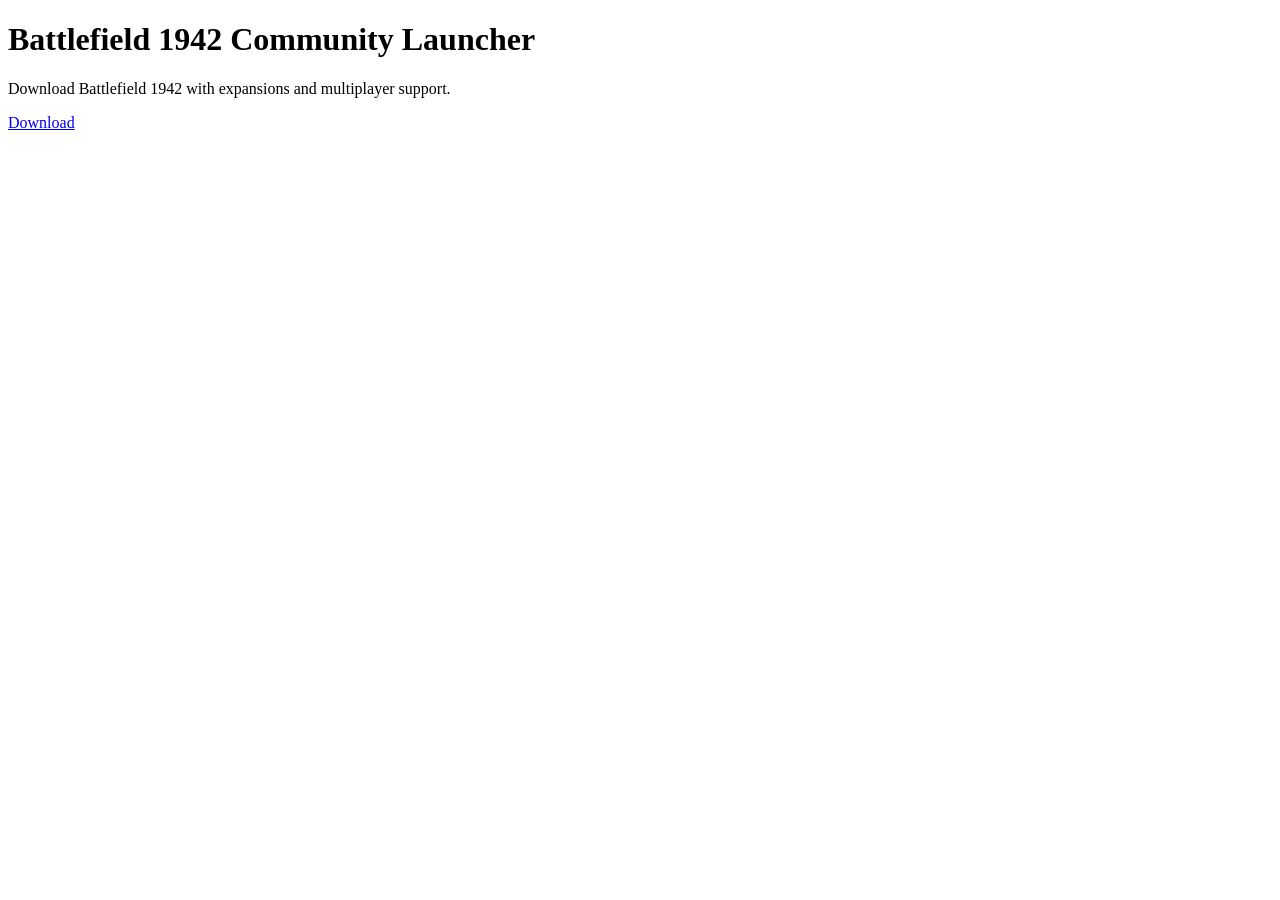
==== index.html @ e0d61af6 "Index Upload" ====
<!DOCTYPE html>
<html>
<head>
  <title>Play Battlefield 1942</title>
</head>
<body>

<h1>Battlefield 1942 Community Launcher</h1>

<p>
Download Battlefield 1942 with expansions and multiplayer support.
</p>

<a href="download.html">Download</a>

</body>
</html>
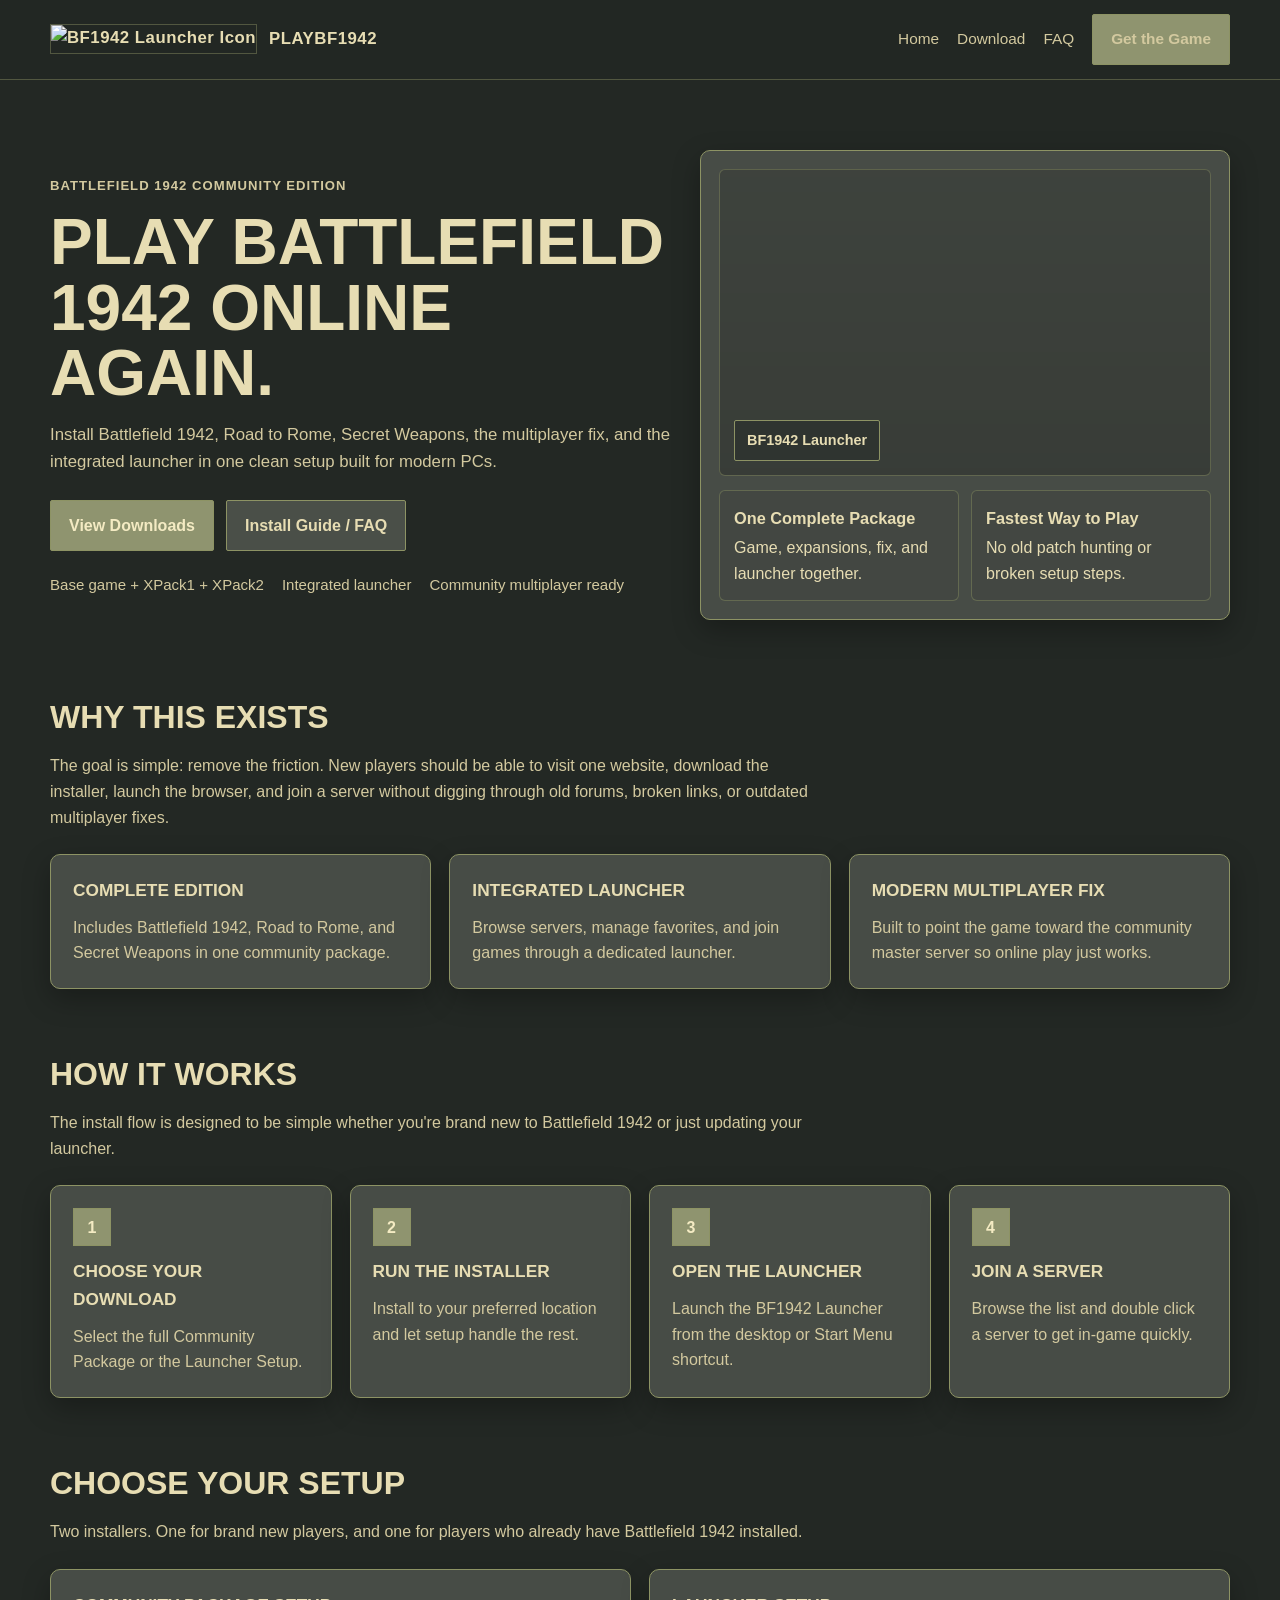
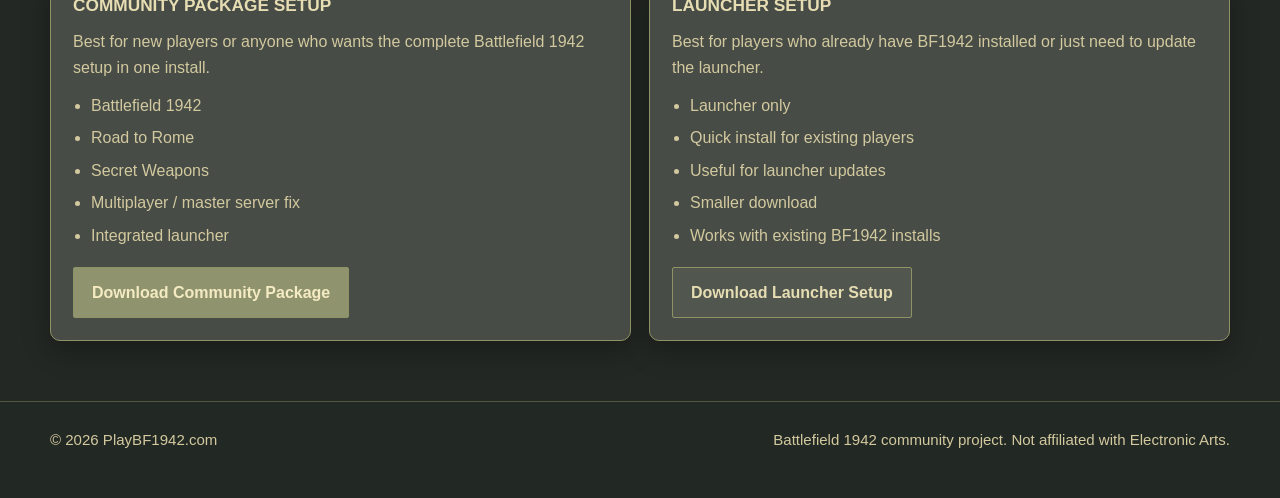
==== commit b6b2db52: "Refactor index.html for improved layout and styles Updated the HTML structure and styles for the Bat" ====
--- a/index.html
+++ b/index.html
@@ -1,17 +1,566 @@
 <!DOCTYPE html>
-<html>
+<html lang="en">
 <head>
-  <title>Play Battlefield 1942</title>
+  <meta charset="UTF-8" />
+  <meta name="viewport" content="width=device-width, initial-scale=1.0" />
+  <title>Play Battlefield 1942 Online Again</title>
+  <meta
+    name="description"
+    content="Download Battlefield 1942 with Road to Rome, Secret Weapons, multiplayer fixes, and an integrated launcher."
+  />
+  <style>
+    :root {
+      --bg: #2f3430;
+      --bg-dark: #232824;
+      --panel: #4a4f49;
+      --panel-soft: #535851;
+      --panel-alt: #434842;
+      --border: #8d9364;
+      --border-soft: rgba(141, 147, 100, 0.45);
+      --text: #e7ddb3;
+      --muted: #d3c99f;
+      --accent: #8f946f;
+      --accent-hover: #a0a57d;
+      --button-text: #f4ebc3;
+      --shadow: 0 10px 28px rgba(0, 0, 0, 0.28);
+      --radius: 10px;
+      --max-width: 1180px;
+    }
+
+    * {
+      box-sizing: border-box;
+    }
+
+    html {
+      scroll-behavior: smooth;
+    }
+
+    body {
+      margin: 0;
+      font-family: Arial, Helvetica, sans-serif;
+      background:
+        linear-gradient(rgba(35, 40, 36, 0.82), rgba(35, 40, 36, 0.88)),
+        url("images/gameplay.jpg") center top / cover fixed no-repeat,
+        var(--bg-dark);
+      color: var(--text);
+      line-height: 1.6;
+    }
+
+    a {
+      color: inherit;
+      text-decoration: none;
+    }
+
+    img {
+      max-width: 100%;
+      display: block;
+    }
+
+    .container {
+      width: min(calc(100% - 32px), var(--max-width));
+      margin: 0 auto;
+    }
+
+    .nav {
+      position: sticky;
+      top: 0;
+      z-index: 100;
+      background: rgba(35, 40, 36, 0.94);
+      border-bottom: 1px solid var(--border-soft);
+      backdrop-filter: blur(10px);
+    }
+
+    .nav-inner {
+      display: flex;
+      align-items: center;
+      justify-content: space-between;
+      gap: 18px;
+      padding: 14px 0;
+    }
+
+    .brand {
+      display: flex;
+      align-items: center;
+      gap: 12px;
+      font-weight: 800;
+      font-size: 1.05rem;
+      letter-spacing: 0.5px;
+      color: var(--text);
+    }
+
+    .brand img {
+      height: 30px;
+      width: auto;
+      border: 1px solid var(--border-soft);
+    }
+
+    .nav-links {
+      display: flex;
+      align-items: center;
+      gap: 18px;
+      flex-wrap: wrap;
+    }
+
+    .nav-links a {
+      color: var(--muted);
+      font-size: 0.96rem;
+    }
+
+    .nav-links a:hover {
+      color: var(--text);
+    }
+
+    .btn {
+      display: inline-block;
+      padding: 12px 18px;
+      border-radius: 2px;
+      font-weight: 700;
+      border: 1px solid var(--border);
+      transition: 0.18s ease;
+      cursor: pointer;
+    }
+
+    .btn:hover {
+      transform: translateY(-1px);
+    }
+
+    .btn-primary {
+      background: var(--accent);
+      color: var(--button-text);
+    }
+
+    .btn-primary:hover {
+      background: var(--accent-hover);
+    }
+
+    .btn-secondary {
+      background: rgba(83, 88, 81, 0.82);
+      color: var(--text);
+    }
+
+    .btn-secondary:hover {
+      background: rgba(94, 100, 92, 0.92);
+    }
+
+    .hero {
+      padding: 70px 0 42px;
+    }
+
+    .hero-grid {
+      display: grid;
+      grid-template-columns: 1.08fr 0.92fr;
+      gap: 28px;
+      align-items: center;
+    }
+
+    .eyebrow {
+      display: inline-block;
+      margin-bottom: 14px;
+      color: var(--muted);
+      font-weight: 700;
+      font-size: 0.82rem;
+      letter-spacing: 1px;
+      text-transform: uppercase;
+    }
+
+    h1 {
+      margin: 0 0 16px;
+      font-size: clamp(2.5rem, 5vw, 4.5rem);
+      line-height: 1.02;
+      text-transform: uppercase;
+    }
+
+    .hero p {
+      margin: 0 0 24px;
+      color: var(--muted);
+      font-size: 1.05rem;
+      max-width: 700px;
+    }
+
+    .hero-actions {
+      display: flex;
+      flex-wrap: wrap;
+      gap: 12px;
+      margin-bottom: 22px;
+    }
+
+    .hero-meta {
+      display: flex;
+      flex-wrap: wrap;
+      gap: 18px;
+      color: var(--muted);
+      font-size: 0.94rem;
+    }
+
+    .panel,
+    .feature-card,
+    .step,
+    .cta-card {
+      background: rgba(74, 79, 73, 0.94);
+      border: 1px solid var(--border);
+      border-radius: var(--radius);
+      box-shadow: var(--shadow);
+    }
+
+    .hero-panel {
+      padding: 18px;
+    }
+
+    .launcher-preview {
+      aspect-ratio: 16 / 10;
+      border-radius: 6px;
+      border: 1px solid var(--border-soft);
+      background:
+        linear-gradient(rgba(0, 0, 0, 0.08), rgba(0, 0, 0, 0.16)),
+        url("images/launcher-screenshot.jpg") center / cover no-repeat,
+        var(--panel-alt);
+      display: flex;
+      align-items: flex-end;
+      padding: 14px;
+    }
+
+    .preview-badge {
+      background: rgba(47, 52, 48, 0.92);
+      border: 1px solid var(--border);
+      padding: 8px 12px;
+      border-radius: 2px;
+      font-weight: 700;
+      font-size: 0.9rem;
+    }
+
+    .hero-stats {
+      display: grid;
+      grid-template-columns: 1fr 1fr;
+      gap: 12px;
+      margin-top: 14px;
+    }
+
+    .mini-stat {
+      background: rgba(67, 72, 66, 0.9);
+      border: 1px solid var(--border-soft);
+      border-radius: 6px;
+      padding: 14px;
+    }
+
+    .mini-stat strong {
+      display: block;
+      margin-bottom: 4px;
+      font-size: 1.02rem;
+      color: var(--text);
+    }
+
+    section {
+      padding: 30px 0;
+    }
+
+    .section-title {
+      margin: 0 0 10px;
+      font-size: 2rem;
+      text-transform: uppercase;
+    }
+
+    .section-copy {
+      margin: 0 0 24px;
+      color: var(--muted);
+      max-width: 780px;
+    }
+
+    .features-grid,
+    .steps-grid,
+    .cta-grid {
+      display: grid;
+      gap: 18px;
+    }
+
+    .features-grid {
+      grid-template-columns: repeat(3, 1fr);
+    }
+
+    .feature-card,
+    .step,
+    .cta-card {
+      padding: 22px;
+    }
+
+    .feature-card h3,
+    .step h3,
+    .cta-card h3 {
+      margin: 0 0 10px;
+      font-size: 1.08rem;
+      text-transform: uppercase;
+    }
+
+    .feature-card p,
+    .step p,
+    .cta-card p {
+      margin: 0;
+      color: var(--muted);
+    }
+
+    .steps-grid {
+      grid-template-columns: repeat(4, 1fr);
+    }
+
+    .step-number {
+      width: 38px;
+      height: 38px;
+      display: inline-flex;
+      align-items: center;
+      justify-content: center;
+      border: 1px solid var(--border);
+      background: var(--accent);
+      color: var(--button-text);
+      font-weight: 800;
+      margin-bottom: 12px;
+    }
+
+    .cta-grid {
+      grid-template-columns: 1fr 1fr;
+    }
+
+    .cta-card ul {
+      margin: 12px 0 0;
+      padding-left: 18px;
+      color: var(--muted);
+    }
+
+    .cta-card li {
+      margin-bottom: 7px;
+    }
+
+    .cta-actions {
+      margin-top: 18px;
+      display: flex;
+      gap: 12px;
+      flex-wrap: wrap;
+    }
+
+    .footer {
+      margin-top: 30px;
+      padding: 26px 0 46px;
+      border-top: 1px solid var(--border-soft);
+      background: rgba(35, 40, 36, 0.88);
+      color: var(--muted);
+      font-size: 0.94rem;
+    }
+
+    .footer-inner {
+      display: flex;
+      justify-content: space-between;
+      gap: 16px;
+      flex-wrap: wrap;
+    }
+
+    @media (max-width: 980px) {
+      .hero-grid,
+      .features-grid,
+      .steps-grid,
+      .cta-grid {
+        grid-template-columns: 1fr;
+      }
+
+      .hero {
+        padding-top: 48px;
+      }
+    }
+
+    @media (max-width: 720px) {
+      .nav-inner {
+        flex-direction: column;
+        align-items: flex-start;
+      }
+
+      .hero-meta {
+        flex-direction: column;
+        gap: 8px;
+      }
+
+      .hero-stats {
+        grid-template-columns: 1fr;
+      }
+    }
+  </style>
 </head>
 <body>
-
-<h1>Battlefield 1942 Community Launcher</h1>
-
-<p>
-Download Battlefield 1942 with expansions and multiplayer support.
-</p>
-
-<a href="download.html">Download</a>
-
+  <header class="nav">
+    <div class="container nav-inner">
+      <a class="brand" href="index.html">
+        <img src="images/launcher-icon.png" alt="BF1942 Launcher Icon" />
+        <span>PLAYBF1942</span>
+      </a>
+
+      <nav class="nav-links">
+        <a href="index.html">Home</a>
+        <a href="download.html">Download</a>
+        <a href="faq.html">FAQ</a>
+        <a class="btn btn-primary" href="download.html">Get the Game</a>
+      </nav>
+    </div>
+  </header>
+
+  <main>
+    <section class="hero">
+      <div class="container hero-grid">
+        <div>
+          <span class="eyebrow">Battlefield 1942 Community Edition</span>
+          <h1>Play Battlefield 1942 online again.</h1>
+          <p>
+            Install Battlefield 1942, Road to Rome, Secret Weapons, the multiplayer fix,
+            and the integrated launcher in one clean setup built for modern PCs.
+          </p>
+
+          <div class="hero-actions">
+            <a class="btn btn-primary" href="download.html">View Downloads</a>
+            <a class="btn btn-secondary" href="faq.html">Install Guide / FAQ</a>
+          </div>
+
+          <div class="hero-meta">
+            <span>Base game + XPack1 + XPack2</span>
+            <span>Integrated launcher</span>
+            <span>Community multiplayer ready</span>
+          </div>
+        </div>
+
+        <div class="panel hero-panel">
+          <div class="launcher-preview">
+            <span class="preview-badge">BF1942 Launcher</span>
+          </div>
+
+          <div class="hero-stats">
+            <div class="mini-stat">
+              <strong>One Complete Package</strong>
+              <span>Game, expansions, fix, and launcher together.</span>
+            </div>
+            <div class="mini-stat">
+              <strong>Fastest Way to Play</strong>
+              <span>No old patch hunting or broken setup steps.</span>
+            </div>
+          </div>
+        </div>
+      </div>
+    </section>
+
+    <section>
+      <div class="container">
+        <h2 class="section-title">Why this exists</h2>
+        <p class="section-copy">
+          The goal is simple: remove the friction. New players should be able to visit one website,
+          download the installer, launch the browser, and join a server without digging through old forums,
+          broken links, or outdated multiplayer fixes.
+        </p>
+
+        <div class="features-grid">
+          <article class="feature-card">
+            <h3>Complete Edition</h3>
+            <p>
+              Includes Battlefield 1942, Road to Rome, and Secret Weapons in one community package.
+            </p>
+          </article>
+
+          <article class="feature-card">
+            <h3>Integrated Launcher</h3>
+            <p>
+              Browse servers, manage favorites, and join games through a dedicated launcher.
+            </p>
+          </article>
+
+          <article class="feature-card">
+            <h3>Modern Multiplayer Fix</h3>
+            <p>
+              Built to point the game toward the community master server so online play just works.
+            </p>
+          </article>
+        </div>
+      </div>
+    </section>
+
+    <section>
+      <div class="container">
+        <h2 class="section-title">How it works</h2>
+        <p class="section-copy">
+          The install flow is designed to be simple whether you're brand new to Battlefield 1942
+          or just updating your launcher.
+        </p>
+
+        <div class="steps-grid">
+          <article class="step">
+            <div class="step-number">1</div>
+            <h3>Choose your download</h3>
+            <p>Select the full Community Package or the Launcher Setup.</p>
+          </article>
+
+          <article class="step">
+            <div class="step-number">2</div>
+            <h3>Run the installer</h3>
+            <p>Install to your preferred location and let setup handle the rest.</p>
+          </article>
+
+          <article class="step">
+            <div class="step-number">3</div>
+            <h3>Open the launcher</h3>
+            <p>Launch the BF1942 Launcher from the desktop or Start Menu shortcut.</p>
+          </article>
+
+          <article class="step">
+            <div class="step-number">4</div>
+            <h3>Join a server</h3>
+            <p>Browse the list and double click a server to get in-game quickly.</p>
+          </article>
+        </div>
+      </div>
+    </section>
+
+    <section>
+      <div class="container">
+        <h2 class="section-title">Choose your setup</h2>
+        <p class="section-copy">
+          Two installers. One for brand new players, and one for players who already have Battlefield 1942 installed.
+        </p>
+
+        <div class="cta-grid">
+          <article class="cta-card">
+            <h3>Community Package Setup</h3>
+            <p>
+              Best for new players or anyone who wants the complete Battlefield 1942 setup in one install.
+            </p>
+            <ul>
+              <li>Battlefield 1942</li>
+              <li>Road to Rome</li>
+              <li>Secret Weapons</li>
+              <li>Multiplayer / master server fix</li>
+              <li>Integrated launcher</li>
+            </ul>
+            <div class="cta-actions">
+              <a class="btn btn-primary" href="download.html">Download Community Package</a>
+            </div>
+          </article>
+
+          <article class="cta-card">
+            <h3>Launcher Setup</h3>
+            <p>
+              Best for players who already have BF1942 installed or just need to update the launcher.
+            </p>
+            <ul>
+              <li>Launcher only</li>
+              <li>Quick install for existing players</li>
+              <li>Useful for launcher updates</li>
+              <li>Smaller download</li>
+              <li>Works with existing BF1942 installs</li>
+            </ul>
+            <div class="cta-actions">
+              <a class="btn btn-secondary" href="download.html">Download Launcher Setup</a>
+            </div>
+          </article>
+        </div>
+      </div>
+    </section>
+  </main>
+
+  <footer class="footer">
+    <div class="container footer-inner">
+      <div>© 2026 PlayBF1942.com</div>
+      <div>Battlefield 1942 community project. Not affiliated with Electronic Arts.</div>
+    </div>
+  </footer>
 </body>
-</html>+</html>
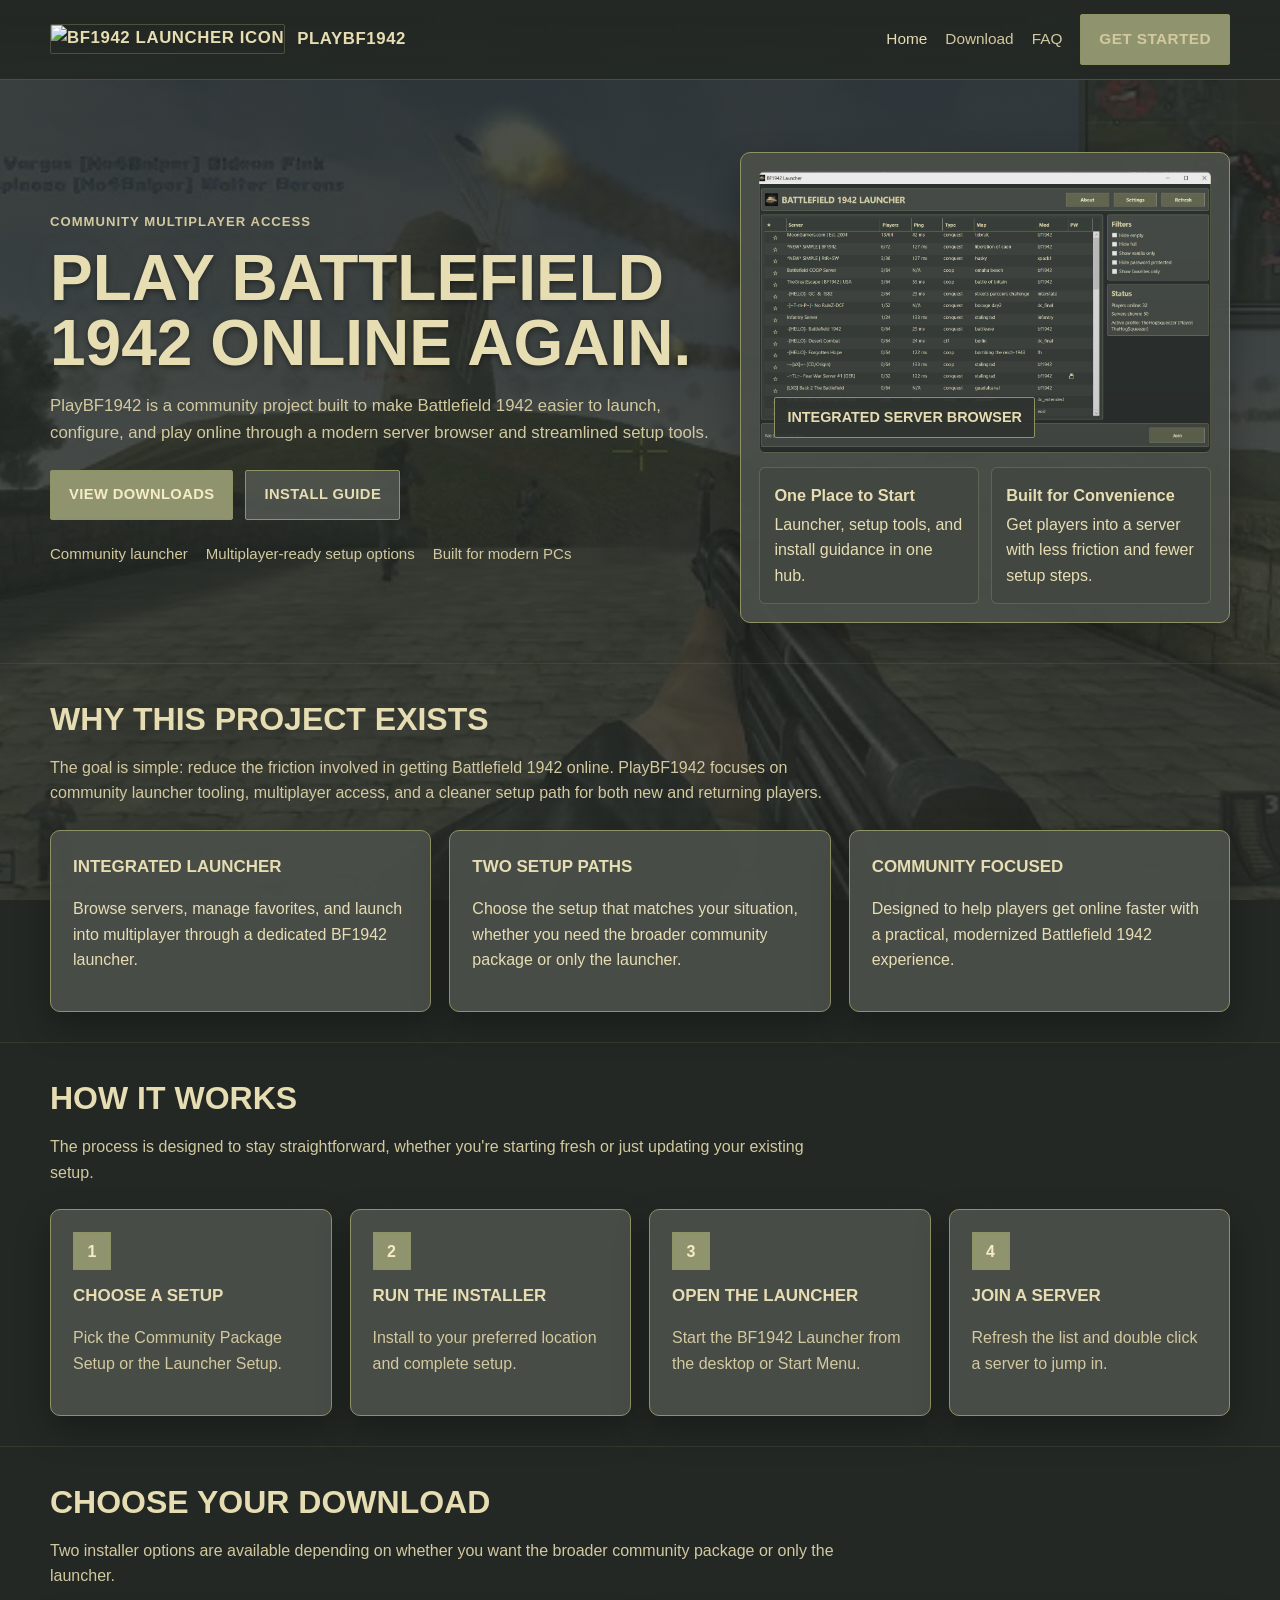
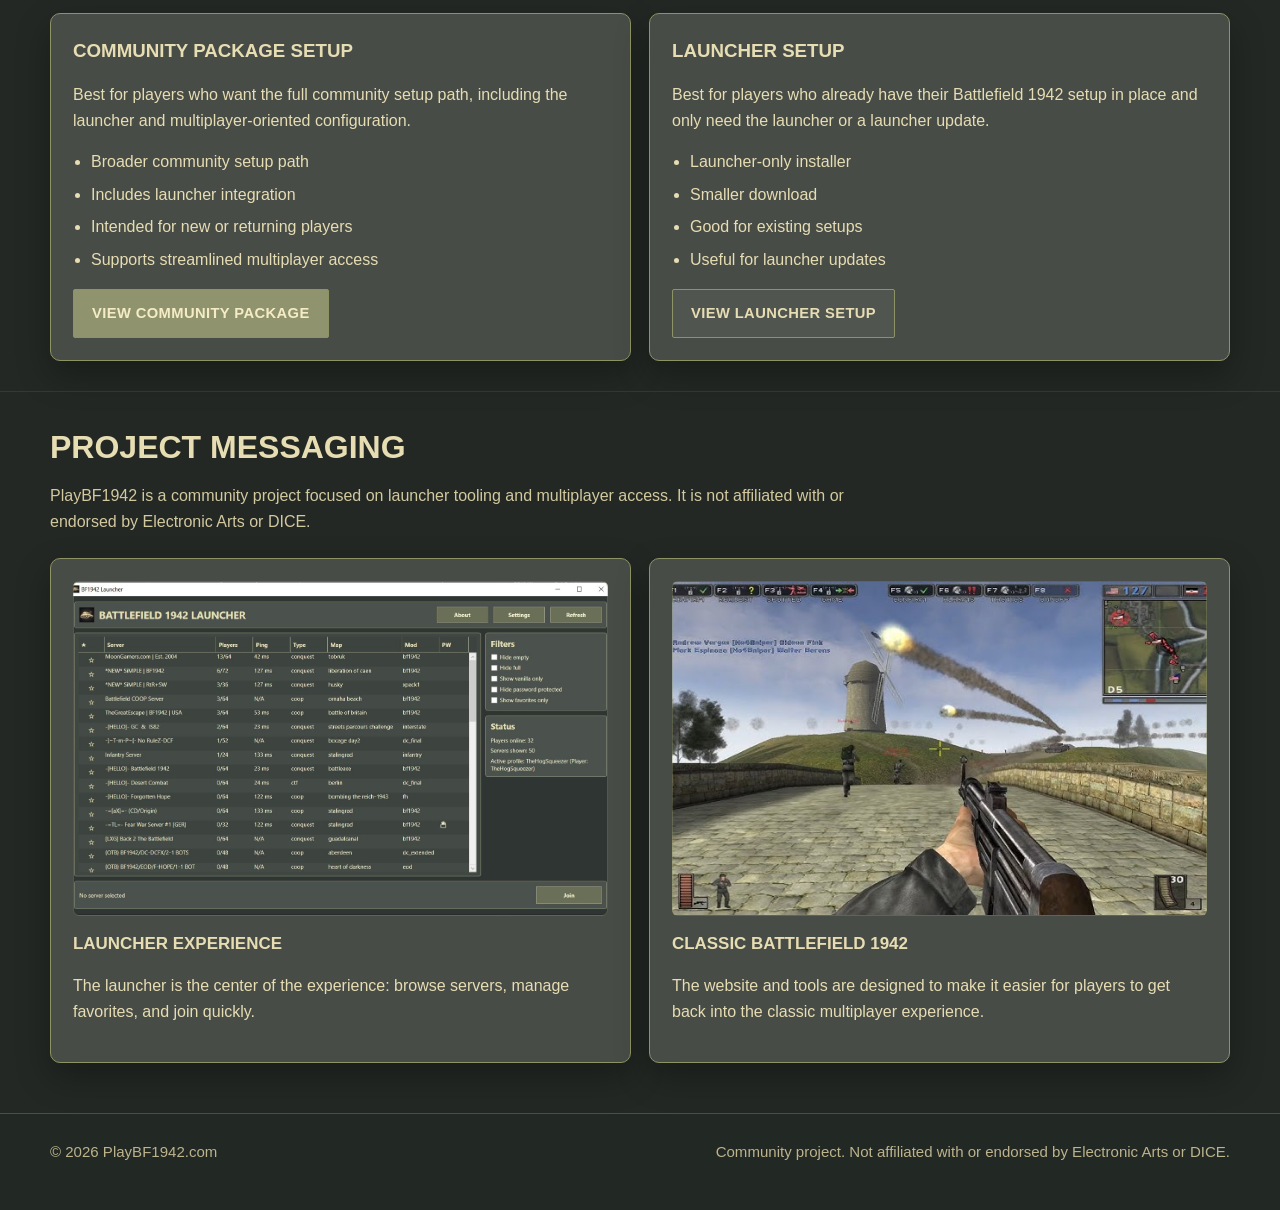
==== commit ccaeaae9: "Fix HTML encoding issues in index.html" ====
--- a/index.html
+++ b/index.html
@@ -6,394 +6,23 @@
   <title>Play Battlefield 1942 Online Again</title>
   <meta
     name="description"
-    content="Download Battlefield 1942 with Road to Rome, Secret Weapons, multiplayer fixes, and an integrated launcher."
+    content="Community tools for getting Battlefield 1942 online with an integrated launcher and streamlined setup."
   />
-  <style>
-    :root {
-      --bg: #2f3430;
-      --bg-dark: #232824;
-      --panel: #4a4f49;
-      --panel-soft: #535851;
-      --panel-alt: #434842;
-      --border: #8d9364;
-      --border-soft: rgba(141, 147, 100, 0.45);
-      --text: #e7ddb3;
-      --muted: #d3c99f;
-      --accent: #8f946f;
-      --accent-hover: #a0a57d;
-      --button-text: #f4ebc3;
-      --shadow: 0 10px 28px rgba(0, 0, 0, 0.28);
-      --radius: 10px;
-      --max-width: 1180px;
-    }
-
-    * {
-      box-sizing: border-box;
-    }
-
-    html {
-      scroll-behavior: smooth;
-    }
-
-    body {
-      margin: 0;
-      font-family: Arial, Helvetica, sans-serif;
-      background:
-        linear-gradient(rgba(35, 40, 36, 0.82), rgba(35, 40, 36, 0.88)),
-        url("images/gameplay.jpg") center top / cover fixed no-repeat,
-        var(--bg-dark);
-      color: var(--text);
-      line-height: 1.6;
-    }
-
-    a {
-      color: inherit;
-      text-decoration: none;
-    }
-
-    img {
-      max-width: 100%;
-      display: block;
-    }
-
-    .container {
-      width: min(calc(100% - 32px), var(--max-width));
-      margin: 0 auto;
-    }
-
-    .nav {
-      position: sticky;
-      top: 0;
-      z-index: 100;
-      background: rgba(35, 40, 36, 0.94);
-      border-bottom: 1px solid var(--border-soft);
-      backdrop-filter: blur(10px);
-    }
-
-    .nav-inner {
-      display: flex;
-      align-items: center;
-      justify-content: space-between;
-      gap: 18px;
-      padding: 14px 0;
-    }
-
-    .brand {
-      display: flex;
-      align-items: center;
-      gap: 12px;
-      font-weight: 800;
-      font-size: 1.05rem;
-      letter-spacing: 0.5px;
-      color: var(--text);
-    }
-
-    .brand img {
-      height: 30px;
-      width: auto;
-      border: 1px solid var(--border-soft);
-    }
-
-    .nav-links {
-      display: flex;
-      align-items: center;
-      gap: 18px;
-      flex-wrap: wrap;
-    }
-
-    .nav-links a {
-      color: var(--muted);
-      font-size: 0.96rem;
-    }
-
-    .nav-links a:hover {
-      color: var(--text);
-    }
-
-    .btn {
-      display: inline-block;
-      padding: 12px 18px;
-      border-radius: 2px;
-      font-weight: 700;
-      border: 1px solid var(--border);
-      transition: 0.18s ease;
-      cursor: pointer;
-    }
-
-    .btn:hover {
-      transform: translateY(-1px);
-    }
-
-    .btn-primary {
-      background: var(--accent);
-      color: var(--button-text);
-    }
-
-    .btn-primary:hover {
-      background: var(--accent-hover);
-    }
-
-    .btn-secondary {
-      background: rgba(83, 88, 81, 0.82);
-      color: var(--text);
-    }
-
-    .btn-secondary:hover {
-      background: rgba(94, 100, 92, 0.92);
-    }
-
-    .hero {
-      padding: 70px 0 42px;
-    }
-
-    .hero-grid {
-      display: grid;
-      grid-template-columns: 1.08fr 0.92fr;
-      gap: 28px;
-      align-items: center;
-    }
-
-    .eyebrow {
-      display: inline-block;
-      margin-bottom: 14px;
-      color: var(--muted);
-      font-weight: 700;
-      font-size: 0.82rem;
-      letter-spacing: 1px;
-      text-transform: uppercase;
-    }
-
-    h1 {
-      margin: 0 0 16px;
-      font-size: clamp(2.5rem, 5vw, 4.5rem);
-      line-height: 1.02;
-      text-transform: uppercase;
-    }
-
-    .hero p {
-      margin: 0 0 24px;
-      color: var(--muted);
-      font-size: 1.05rem;
-      max-width: 700px;
-    }
-
-    .hero-actions {
-      display: flex;
-      flex-wrap: wrap;
-      gap: 12px;
-      margin-bottom: 22px;
-    }
-
-    .hero-meta {
-      display: flex;
-      flex-wrap: wrap;
-      gap: 18px;
-      color: var(--muted);
-      font-size: 0.94rem;
-    }
-
-    .panel,
-    .feature-card,
-    .step,
-    .cta-card {
-      background: rgba(74, 79, 73, 0.94);
-      border: 1px solid var(--border);
-      border-radius: var(--radius);
-      box-shadow: var(--shadow);
-    }
-
-    .hero-panel {
-      padding: 18px;
-    }
-
-    .launcher-preview {
-      aspect-ratio: 16 / 10;
-      border-radius: 6px;
-      border: 1px solid var(--border-soft);
-      background:
-        linear-gradient(rgba(0, 0, 0, 0.08), rgba(0, 0, 0, 0.16)),
-        url("images/launcher-screenshot.jpg") center / cover no-repeat,
-        var(--panel-alt);
-      display: flex;
-      align-items: flex-end;
-      padding: 14px;
-    }
-
-    .preview-badge {
-      background: rgba(47, 52, 48, 0.92);
-      border: 1px solid var(--border);
-      padding: 8px 12px;
-      border-radius: 2px;
-      font-weight: 700;
-      font-size: 0.9rem;
-    }
-
-    .hero-stats {
-      display: grid;
-      grid-template-columns: 1fr 1fr;
-      gap: 12px;
-      margin-top: 14px;
-    }
-
-    .mini-stat {
-      background: rgba(67, 72, 66, 0.9);
-      border: 1px solid var(--border-soft);
-      border-radius: 6px;
-      padding: 14px;
-    }
-
-    .mini-stat strong {
-      display: block;
-      margin-bottom: 4px;
-      font-size: 1.02rem;
-      color: var(--text);
-    }
-
-    section {
-      padding: 30px 0;
-    }
-
-    .section-title {
-      margin: 0 0 10px;
-      font-size: 2rem;
-      text-transform: uppercase;
-    }
-
-    .section-copy {
-      margin: 0 0 24px;
-      color: var(--muted);
-      max-width: 780px;
-    }
-
-    .features-grid,
-    .steps-grid,
-    .cta-grid {
-      display: grid;
-      gap: 18px;
-    }
-
-    .features-grid {
-      grid-template-columns: repeat(3, 1fr);
-    }
-
-    .feature-card,
-    .step,
-    .cta-card {
-      padding: 22px;
-    }
-
-    .feature-card h3,
-    .step h3,
-    .cta-card h3 {
-      margin: 0 0 10px;
-      font-size: 1.08rem;
-      text-transform: uppercase;
-    }
-
-    .feature-card p,
-    .step p,
-    .cta-card p {
-      margin: 0;
-      color: var(--muted);
-    }
-
-    .steps-grid {
-      grid-template-columns: repeat(4, 1fr);
-    }
-
-    .step-number {
-      width: 38px;
-      height: 38px;
-      display: inline-flex;
-      align-items: center;
-      justify-content: center;
-      border: 1px solid var(--border);
-      background: var(--accent);
-      color: var(--button-text);
-      font-weight: 800;
-      margin-bottom: 12px;
-    }
-
-    .cta-grid {
-      grid-template-columns: 1fr 1fr;
-    }
-
-    .cta-card ul {
-      margin: 12px 0 0;
-      padding-left: 18px;
-      color: var(--muted);
-    }
-
-    .cta-card li {
-      margin-bottom: 7px;
-    }
-
-    .cta-actions {
-      margin-top: 18px;
-      display: flex;
-      gap: 12px;
-      flex-wrap: wrap;
-    }
-
-    .footer {
-      margin-top: 30px;
-      padding: 26px 0 46px;
-      border-top: 1px solid var(--border-soft);
-      background: rgba(35, 40, 36, 0.88);
-      color: var(--muted);
-      font-size: 0.94rem;
-    }
-
-    .footer-inner {
-      display: flex;
-      justify-content: space-between;
-      gap: 16px;
-      flex-wrap: wrap;
-    }
-
-    @media (max-width: 980px) {
-      .hero-grid,
-      .features-grid,
-      .steps-grid,
-      .cta-grid {
-        grid-template-columns: 1fr;
-      }
-
-      .hero {
-        padding-top: 48px;
-      }
-    }
-
-    @media (max-width: 720px) {
-      .nav-inner {
-        flex-direction: column;
-        align-items: flex-start;
-      }
-
-      .hero-meta {
-        flex-direction: column;
-        gap: 8px;
-      }
-
-      .hero-stats {
-        grid-template-columns: 1fr;
-      }
-    }
-  </style>
+  <link rel="stylesheet" href="styles.css" />
 </head>
-<body>
-  <header class="nav">
-    <div class="container nav-inner">
+<body class="home-page">
+  <header class="site-header">
+    <div class="container header-inner">
       <a class="brand" href="index.html">
         <img src="images/launcher-icon.png" alt="BF1942 Launcher Icon" />
-        <span>PLAYBF1942</span>
+        <span>PlayBF1942</span>
       </a>
 
       <nav class="nav-links">
-        <a href="index.html">Home</a>
+        <a class="active" href="index.html">Home</a>
         <a href="download.html">Download</a>
         <a href="faq.html">FAQ</a>
-        <a class="btn btn-primary" href="download.html">Get the Game</a>
+        <a class="btn btn-primary" href="download.html">Get Started</a>
       </nav>
     </div>
   </header>
@@ -402,72 +31,72 @@
     <section class="hero">
       <div class="container hero-grid">
         <div>
-          <span class="eyebrow">Battlefield 1942 Community Edition</span>
+          <span class="eyebrow">Community Multiplayer Access</span>
           <h1>Play Battlefield 1942 online again.</h1>
           <p>
-            Install Battlefield 1942, Road to Rome, Secret Weapons, the multiplayer fix,
-            and the integrated launcher in one clean setup built for modern PCs.
+            PlayBF1942 is a community project built to make Battlefield 1942 easier to launch,
+            configure, and play online through a modern server browser and streamlined setup tools.
           </p>
 
           <div class="hero-actions">
             <a class="btn btn-primary" href="download.html">View Downloads</a>
-            <a class="btn btn-secondary" href="faq.html">Install Guide / FAQ</a>
+            <a class="btn btn-secondary" href="faq.html">Install Guide</a>
           </div>
 
           <div class="hero-meta">
-            <span>Base game + XPack1 + XPack2</span>
-            <span>Integrated launcher</span>
-            <span>Community multiplayer ready</span>
-          </div>
-        </div>
-
-        <div class="panel hero-panel">
+            <span>Community launcher</span>
+            <span>Multiplayer-ready setup options</span>
+            <span>Built for modern PCs</span>
+          </div>
+        </div>
+
+        <div class="panel">
           <div class="launcher-preview">
-            <span class="preview-badge">BF1942 Launcher</span>
+            <span class="preview-badge">Integrated Server Browser</span>
           </div>
 
           <div class="hero-stats">
             <div class="mini-stat">
-              <strong>One Complete Package</strong>
-              <span>Game, expansions, fix, and launcher together.</span>
+              <strong>One Place to Start</strong>
+              <span>Launcher, setup tools, and install guidance in one hub.</span>
             </div>
             <div class="mini-stat">
-              <strong>Fastest Way to Play</strong>
-              <span>No old patch hunting or broken setup steps.</span>
-            </div>
-          </div>
-        </div>
-      </div>
-    </section>
-
-    <section>
-      <div class="container">
-        <h2 class="section-title">Why this exists</h2>
-        <p class="section-copy">
-          The goal is simple: remove the friction. New players should be able to visit one website,
-          download the installer, launch the browser, and join a server without digging through old forums,
-          broken links, or outdated multiplayer fixes.
+              <strong>Built for Convenience</strong>
+              <span>Get players into a server with less friction and fewer setup steps.</span>
+            </div>
+          </div>
+        </div>
+      </div>
+    </section>
+
+    <section>
+      <div class="container">
+        <h2 class="section-title">Why this project exists</h2>
+        <p class="section-copy">
+          The goal is simple: reduce the friction involved in getting Battlefield 1942 online.
+          PlayBF1942 focuses on community launcher tooling, multiplayer access, and a cleaner setup
+          path for both new and returning players.
         </p>
 
         <div class="features-grid">
           <article class="feature-card">
-            <h3>Complete Edition</h3>
-            <p>
-              Includes Battlefield 1942, Road to Rome, and Secret Weapons in one community package.
+            <h3>Integrated Launcher</h3>
+            <p>
+              Browse servers, manage favorites, and launch into multiplayer through a dedicated BF1942 launcher.
             </p>
           </article>
 
           <article class="feature-card">
-            <h3>Integrated Launcher</h3>
-            <p>
-              Browse servers, manage favorites, and join games through a dedicated launcher.
+            <h3>Two Setup Paths</h3>
+            <p>
+              Choose the setup that matches your situation, whether you need the broader community package or only the launcher.
             </p>
           </article>
 
           <article class="feature-card">
-            <h3>Modern Multiplayer Fix</h3>
-            <p>
-              Built to point the game toward the community master server so online play just works.
+            <h3>Community Focused</h3>
+            <p>
+              Designed to help players get online faster with a practical, modernized Battlefield 1942 experience.
             </p>
           </article>
         </div>
@@ -478,89 +107,118 @@
       <div class="container">
         <h2 class="section-title">How it works</h2>
         <p class="section-copy">
-          The install flow is designed to be simple whether you're brand new to Battlefield 1942
-          or just updating your launcher.
+          The process is designed to stay straightforward, whether you're starting fresh or just updating your existing setup.
         </p>
 
         <div class="steps-grid">
           <article class="step">
             <div class="step-number">1</div>
-            <h3>Choose your download</h3>
-            <p>Select the full Community Package or the Launcher Setup.</p>
+            <h3>Choose a setup</h3>
+            <p>Pick the Community Package Setup or the Launcher Setup.</p>
           </article>
 
           <article class="step">
             <div class="step-number">2</div>
             <h3>Run the installer</h3>
-            <p>Install to your preferred location and let setup handle the rest.</p>
+            <p>Install to your preferred location and complete setup.</p>
           </article>
 
           <article class="step">
             <div class="step-number">3</div>
             <h3>Open the launcher</h3>
-            <p>Launch the BF1942 Launcher from the desktop or Start Menu shortcut.</p>
+            <p>Start the BF1942 Launcher from the desktop or Start Menu.</p>
           </article>
 
           <article class="step">
             <div class="step-number">4</div>
             <h3>Join a server</h3>
-            <p>Browse the list and double click a server to get in-game quickly.</p>
-          </article>
-        </div>
-      </div>
-    </section>
-
-    <section>
-      <div class="container">
-        <h2 class="section-title">Choose your setup</h2>
-        <p class="section-copy">
-          Two installers. One for brand new players, and one for players who already have Battlefield 1942 installed.
+            <p>Refresh the list and double click a server to jump in.</p>
+          </article>
+        </div>
+      </div>
+    </section>
+
+    <section>
+      <div class="container">
+        <h2 class="section-title">Choose your download</h2>
+        <p class="section-copy">
+          Two installer options are available depending on whether you want the broader community package or only the launcher.
         </p>
 
         <div class="cta-grid">
-          <article class="cta-card">
+          <article class="callout">
             <h3>Community Package Setup</h3>
             <p>
-              Best for new players or anyone who wants the complete Battlefield 1942 setup in one install.
-            </p>
-            <ul>
-              <li>Battlefield 1942</li>
-              <li>Road to Rome</li>
-              <li>Secret Weapons</li>
-              <li>Multiplayer / master server fix</li>
-              <li>Integrated launcher</li>
+              Best for players who want the full community setup path, including the launcher and multiplayer-oriented configuration.
+            </p>
+            <ul class="list">
+              <li>Broader community setup path</li>
+              <li>Includes launcher integration</li>
+              <li>Intended for new or returning players</li>
+              <li>Supports streamlined multiplayer access</li>
             </ul>
-            <div class="cta-actions">
-              <a class="btn btn-primary" href="download.html">Download Community Package</a>
-            </div>
-          </article>
-
-          <article class="cta-card">
+            <div class="card-actions">
+              <a class="btn btn-primary" href="download.html">View Community Package</a>
+            </div>
+          </article>
+
+          <article class="callout">
             <h3>Launcher Setup</h3>
             <p>
-              Best for players who already have BF1942 installed or just need to update the launcher.
-            </p>
-            <ul>
-              <li>Launcher only</li>
-              <li>Quick install for existing players</li>
+              Best for players who already have their Battlefield 1942 setup in place and only need the launcher or a launcher update.
+            </p>
+            <ul class="list">
+              <li>Launcher-only installer</li>
+              <li>Smaller download</li>
+              <li>Good for existing setups</li>
               <li>Useful for launcher updates</li>
-              <li>Smaller download</li>
-              <li>Works with existing BF1942 installs</li>
             </ul>
-            <div class="cta-actions">
-              <a class="btn btn-secondary" href="download.html">Download Launcher Setup</a>
-            </div>
+            <div class="card-actions">
+              <a class="btn btn-secondary" href="download.html">View Launcher Setup</a>
+            </div>
+          </article>
+        </div>
+      </div>
+    </section>
+
+    <section>
+      <div class="container">
+        <h2 class="section-title">Project messaging</h2>
+        <p class="section-copy">
+          PlayBF1942 is a community project focused on launcher tooling and multiplayer access.
+          It is not affiliated with or endorsed by Electronic Arts or DICE.
+        </p>
+
+        <div class="screenshot-grid">
+          <article class="screenshot-card">
+            <div class="screenshot-frame launcher"></div>
+            <h3>Launcher Experience</h3>
+            <p>
+              The launcher is the center of the experience: browse servers, manage favorites, and join quickly.
+            </p>
+          </article>
+
+          <article class="screenshot-card">
+            <div class="screenshot-frame gameplay"></div>
+            <h3>Classic Battlefield 1942</h3>
+            <p>
+              The website and tools are designed to make it easier for players to get back into the classic multiplayer experience.
+            </p>
           </article>
         </div>
       </div>
     </section>
   </main>
 
-  <footer class="footer">
+  <footer class="site-footer">
     <div class="container footer-inner">
       <div>© 2026 PlayBF1942.com</div>
-      <div>Battlefield 1942 community project. Not affiliated with Electronic Arts.</div>
+      <div>Community project. Not affiliated with or endorsed by Electronic Arts or DICE.</div>
     </div>
   </footer>
+  
 </body>
 </html>
+
+
+
--- a/styles.css
+++ b/styles.css
@@ -0,0 +1,548 @@
+:root {
+  --bg: #2f3430;
+  --bg-deep: #232824;
+  --bg-overlay: rgba(35, 40, 36, 0.9);
+
+  --panel: #4a4f49;
+  --panel-2: #535851;
+  --panel-3: #434842;
+
+  --border: #8d9364;
+  --border-soft: rgba(141, 147, 100, 0.38);
+
+  --text: #e7ddb3;
+  --text-soft: #d3c99f;
+  --text-dim: #bdb38d;
+
+  --accent: #8f946f;
+  --accent-hover: #a2a783;
+  --accent-2: #6d7256;
+
+  --button-text: #f5ecc5;
+
+  --success: #95a27a;
+  --warning: #b6a06a;
+
+  --shadow: 0 14px 34px rgba(0, 0, 0, 0.28);
+  --radius: 10px;
+  --radius-sm: 6px;
+  --max-width: 1180px;
+  --transition: 0.18s ease;
+}
+
+* {
+  box-sizing: border-box;
+}
+
+html {
+  scroll-behavior: smooth;
+}
+
+body {
+  margin: 0;
+  font-family: Arial, Helvetica, sans-serif;
+  color: var(--text);
+  background: linear-gradient(rgba(35, 40, 36, 0.95), rgba(35, 40, 36, 0.95)), var(--bg-deep);
+  line-height: 1.6;
+}
+
+body.home-page {
+  background:
+    linear-gradient(rgba(35, 40, 36, 0.82), rgba(35, 40, 36, 0.9)),
+    url("images/gameplay.jpg") center top / cover fixed no-repeat,
+    var(--bg-deep);
+}
+
+a {
+  color: inherit;
+  text-decoration: none;
+}
+
+img {
+  max-width: 100%;
+  display: block;
+}
+
+.container {
+  width: min(calc(100% - 32px), var(--max-width));
+  margin: 0 auto;
+}
+
+.site-header {
+  position: sticky;
+  top: 0;
+  z-index: 100;
+  background: linear-gradient(
+    180deg,
+    rgba(35, 40, 36, 0.98),
+    rgba(35, 40, 36, 0.92)
+  );
+  border-bottom: 1px solid var(--border-soft);
+  backdrop-filter: blur(10px);
+}
+
+.header-inner {
+  display: flex;
+  align-items: center;
+  justify-content: space-between;
+  gap: 18px;
+  padding: 14px 0;
+}
+
+.brand {
+  display: flex;
+  align-items: center;
+  gap: 12px;
+  font-weight: 800;
+  font-size: 1.05rem;
+  letter-spacing: 0.6px;
+  text-transform: uppercase;
+}
+
+.brand img {
+  height: 30px;
+  width: auto;
+  border: 1px solid var(--border-soft);
+  border-radius: 2px;
+}
+
+.nav-links {
+  display: flex;
+  align-items: center;
+  gap: 18px;
+  flex-wrap: wrap;
+}
+
+.nav-links a {
+  color: var(--text-soft);
+  font-size: 0.96rem;
+}
+
+.nav-links a:hover,
+.nav-links a.active {
+  color: var(--text);
+}
+
+.btn {
+  display: inline-block;
+  padding: 12px 18px;
+  border: 1px solid var(--border);
+  border-radius: 2px;
+  font-weight: 700;
+  transition: var(--transition);
+  cursor: pointer;
+  text-transform: uppercase;
+  letter-spacing: 0.4px;
+  font-size: 0.92rem;
+}
+
+.btn:hover {
+  transform: translateY(-1px);
+}
+
+.btn-primary {
+  background: var(--accent);
+  color: var(--button-text);
+}
+
+.btn-primary:hover {
+  background: var(--accent-hover);
+}
+
+.btn-secondary {
+  background: rgba(83, 88, 81, 0.84);
+  color: var(--text);
+}
+
+.btn-secondary:hover {
+  background: rgba(94, 100, 92, 0.96);
+}
+
+.hero {
+  padding: 72px 0 40px;
+}
+
+.hero-grid {
+  display: grid;
+  grid-template-columns: 1.15fr 0.85fr;
+  gap: 28px;
+  align-items: center;
+}
+
+.eyebrow {
+  display: inline-block;
+  margin-bottom: 14px;
+  color: var(--text-soft);
+  font-weight: 700;
+  font-size: 0.82rem;
+  letter-spacing: 1px;
+  text-transform: uppercase;
+}
+
+h1 {
+  margin: 0 0 16px;
+  font-size: clamp(2.5rem, 5vw, 4.5rem);
+  line-height: 1.02;
+  text-transform: uppercase;
+  text-shadow:
+    0 2px 6px rgba(0, 0, 0, 0.45),
+    0 0 30px rgba(180, 170, 120, 0.12);
+}
+
+.hero p,
+.lead,
+.section-copy,
+.card p,
+.info-card p,
+.info-card ul,
+.faq-item p,
+.faq-item ul,
+.step p {
+  color: var(--text-soft);
+}
+
+.hero p {
+  margin: 0 0 24px;
+  font-size: 1.05rem;
+  max-width: 720px;
+}
+
+.hero-actions,
+.card-actions {
+  display: flex;
+  flex-wrap: wrap;
+  gap: 12px;
+}
+
+.hero-actions {
+  margin-bottom: 22px;
+}
+
+.hero-meta {
+  display: flex;
+  flex-wrap: wrap;
+  gap: 18px;
+  color: var(--text-soft);
+  font-size: 0.94rem;
+}
+
+.status-strip {
+  padding-top: 0;
+}
+
+.live-status-card {
+  display: grid;
+  grid-template-columns: repeat(3, 1fr);
+  gap: 16px;
+  background: rgba(74, 79, 73, 0.95);
+  border: 1px solid var(--border);
+  border-radius: var(--radius);
+  box-shadow: var(--shadow);
+  padding: 20px;
+}
+
+.live-status-item {
+  background: rgba(67, 72, 66, 0.92);
+  border: 1px solid var(--border-soft);
+  border-radius: var(--radius-sm);
+  padding: 16px;
+}
+
+.live-status-label {
+  display: block;
+  color: var(--text-soft);
+  font-size: 0.85rem;
+  text-transform: uppercase;
+  letter-spacing: 0.6px;
+  margin-bottom: 6px;
+}
+
+.live-status-item strong {
+  font-size: 1.8rem;
+  color: var(--text);
+}
+
+@media (max-width: 980px) {
+  .live-status-card {
+    grid-template-columns: 1fr;
+  }
+}
+
+.panel,
+.feature-card,
+.step,
+.download-card,
+.info-card,
+.faq-item,
+.callout,
+.screenshot-card {
+  background: rgba(74, 79, 73, 0.95);
+  border: 1px solid var(--border);
+  border-radius: var(--radius);
+  box-shadow: var(--shadow);
+}
+
+.panel {
+  padding: 18px;
+}
+
+.launcher-preview {
+  aspect-ratio: 16 / 10;
+  border-radius: var(--radius-sm);
+  border: 1px solid var(--border-soft);
+  background:
+    linear-gradient(rgba(0, 0, 0, 0.08), rgba(0, 0, 0, 0.16)),
+    url("images/launcher-screenshot.jpg") center / cover no-repeat,
+    var(--panel-3);
+  display: flex;
+  align-items: flex-end;
+  padding: 14px;
+}
+
+.preview-badge {
+  background: rgba(47, 52, 48, 0.92);
+  border: 1px solid var(--border);
+  padding: 8px 12px;
+  border-radius: 2px;
+  font-weight: 700;
+  font-size: 0.9rem;
+  text-transform: uppercase;
+}
+
+.hero-stats {
+  display: grid;
+  grid-template-columns: 1fr 1fr;
+  gap: 12px;
+  margin-top: 14px;
+}
+
+.mini-stat {
+  background: rgba(67, 72, 66, 0.92);
+  border: 1px solid var(--border-soft);
+  border-radius: var(--radius-sm);
+  padding: 14px;
+}
+
+.mini-stat strong {
+  display: block;
+  margin-bottom: 4px;
+  font-size: 1.02rem;
+}
+
+section {
+  padding: 30px 0;
+}
+
+.section-title {
+  margin: 0 0 10px;
+  font-size: 2rem;
+  text-transform: uppercase;
+}
+
+.section-copy {
+  margin: 0 0 24px;
+  max-width: 800px;
+}
+
+.features-grid,
+.steps-grid,
+.download-grid,
+.info-grid,
+.screenshot-grid,
+.cta-grid {
+  display: grid;
+  gap: 18px;
+}
+
+.features-grid {
+  grid-template-columns: repeat(3, 1fr);
+}
+
+.steps-grid {
+  grid-template-columns: repeat(4, 1fr);
+}
+
+.download-grid,
+.info-grid,
+.cta-grid,
+.screenshot-grid {
+  grid-template-columns: 1fr 1fr;
+}
+
+section {
+  padding: 30px 0;
+}
+
+section + section {
+  border-top: 1px solid rgba(141, 147, 100, 0.16);
+}
+
+.feature-card,
+.step,
+.download-card,
+.info-card,
+.screenshot-card,
+.callout {
+  padding: 22px;
+}
+
+.feature-card h3,
+.step h3,
+.download-card h2,
+.info-card h3,
+.faq-item h2,
+.callout h3,
+.screenshot-card h3 {
+  margin: 0 0 10px;
+  text-transform: uppercase;
+}
+
+.feature-card h3,
+.step h3,
+.info-card h3,
+.screenshot-card h3 {
+  font-size: 1.06rem;
+}
+
+.feature-card,
+.callout,
+.download-card {
+  transition: transform 0.18s ease, border-color 0.18s ease, box-shadow 0.18s ease;
+}
+
+.feature-card:hover,
+.callout:hover,
+.download-card:hover {
+  transform: translateY(-4px);
+  border-color: #a2a783;
+}
+
+.download-card h2,
+.faq-item h2 {
+  font-size: 1.28rem;
+}
+
+.list,
+.info-card ul,
+.faq-item ul {
+  padding-left: 18px;
+}
+
+.list li,
+.info-card li,
+.faq-item li {
+  margin-bottom: 7px;
+}
+
+.step-number {
+  width: 38px;
+  height: 38px;
+  display: inline-flex;
+  align-items: center;
+  justify-content: center;
+  border: 1px solid var(--border);
+  background: var(--accent);
+  color: var(--button-text);
+  font-weight: 800;
+  margin-bottom: 12px;
+}
+
+.badge {
+  display: inline-block;
+  margin-bottom: 14px;
+  background: rgba(67, 72, 66, 0.94);
+  border: 1px solid var(--border-soft);
+  color: var(--text);
+  padding: 8px 10px;
+  font-size: 0.84rem;
+  font-weight: 700;
+  border-radius: 2px;
+  text-transform: uppercase;
+}
+
+.meta {
+  display: grid;
+  gap: 8px;
+  margin: 18px 0;
+  color: var(--text-soft);
+  font-size: 0.95rem;
+}
+
+.page-header {
+  padding: 56px 0 18px;
+}
+
+.page-header h1 {
+  font-size: clamp(2.2rem, 4vw, 3.9rem);
+}
+
+.screenshot-frame {
+  aspect-ratio: 16 / 10;
+  border-radius: var(--radius-sm);
+  border: 1px solid var(--border-soft);
+  background: var(--panel-3) center / cover no-repeat;
+  margin-bottom: 14px;
+}
+
+.screenshot-frame.launcher {
+  background-image: url("images/launcher-screenshot.jpg");
+}
+
+.screenshot-frame.gameplay {
+  background-image: url("images/gameplay.jpg");
+}
+
+.faq-list {
+  display: grid;
+  gap: 16px;
+  padding: 24px 0 10px;
+}
+
+.site-footer {
+  margin-top: 20px;
+  padding: 26px 0 46px;
+  border-top: 1px solid var(--border-soft);
+  background: rgba(35, 40, 36, 0.88);
+  color: var(--text-dim);
+  font-size: 0.94rem;
+}
+
+.footer-inner {
+  display: flex;
+  justify-content: space-between;
+  gap: 16px;
+  flex-wrap: wrap;
+}
+
+@media (max-width: 980px) {
+  .hero-grid,
+  .features-grid,
+  .steps-grid,
+  .download-grid,
+  .info-grid,
+  .cta-grid,
+  .screenshot-grid {
+    grid-template-columns: 1fr;
+  }
+
+  .hero {
+    padding-top: 48px;
+  }
+}
+
+@media (max-width: 720px) {
+  .header-inner {
+    flex-direction: column;
+    align-items: flex-start;
+  }
+
+  .hero-meta,
+  .hero-stats {
+    grid-template-columns: 1fr;
+  }
+
+  .hero-meta {
+    flex-direction: column;
+    gap: 8px;
+  }
+}
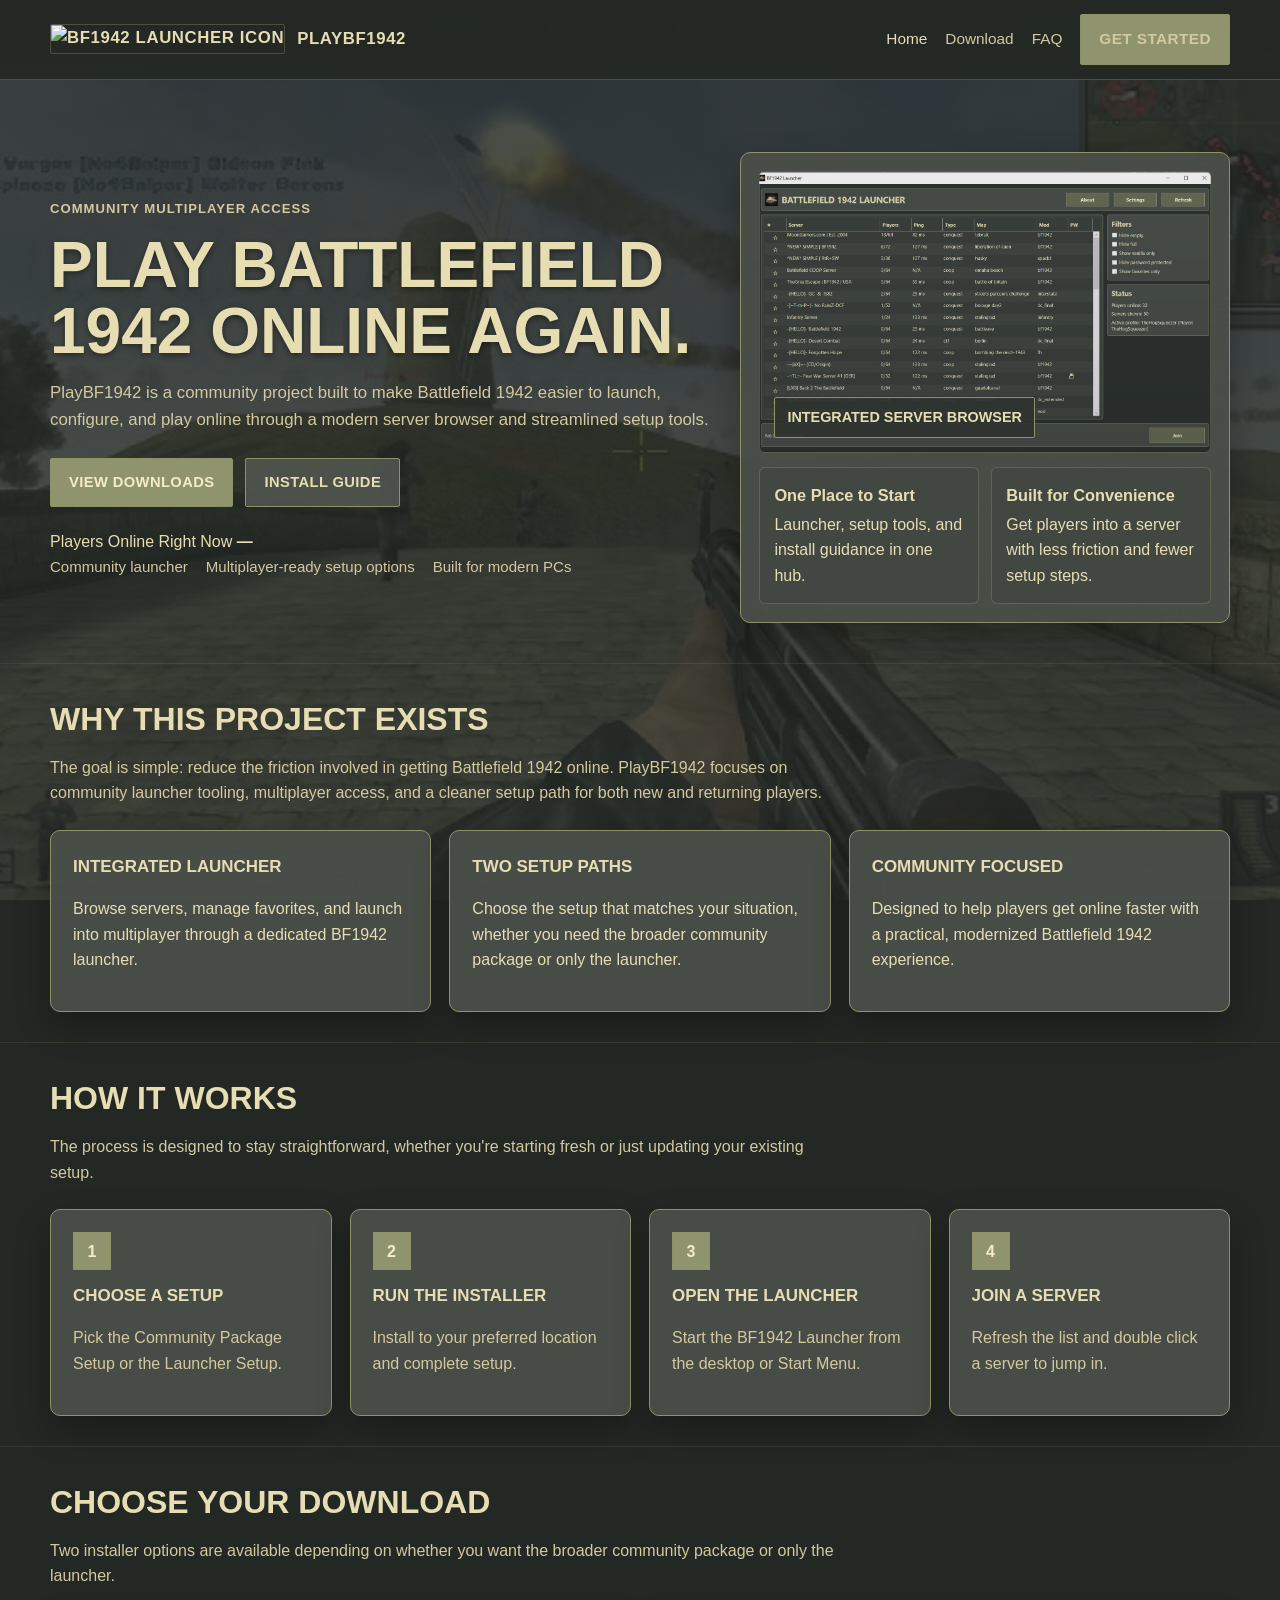
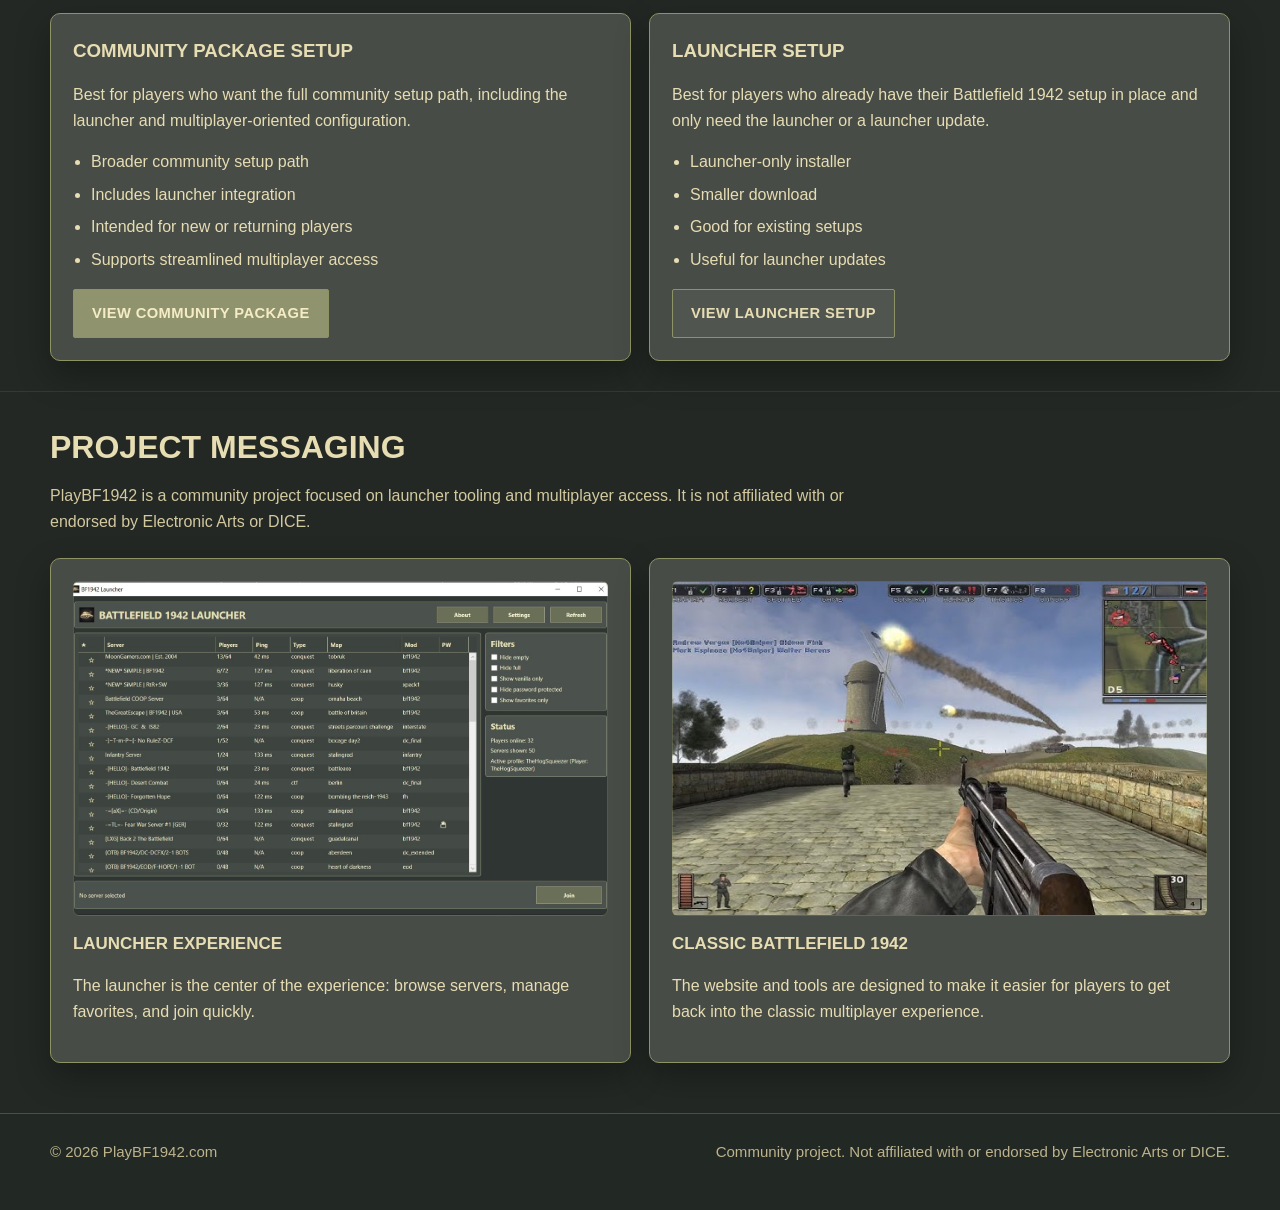
==== commit 2a5fa7f3: "Implement live player count and enhance index.html Added live player count feature and updated HTML " ====
--- a/index.html
+++ b/index.html
@@ -43,6 +43,11 @@
             <a class="btn btn-secondary" href="faq.html">Install Guide</a>
           </div>
 
+          <div class="hero-live-stat">
+            <span class="hero-live-label">Players Online Right Now</span>
+            <strong id="hero-player-count">Loading...</strong>
+          </div>
+
           <div class="hero-meta">
             <span>Community launcher</span>
             <span>Multiplayer-ready setup options</span>
@@ -216,6 +221,42 @@
       <div>Community project. Not affiliated with or endorsed by Electronic Arts or DICE.</div>
     </div>
   </footer>
+    
+    <script>
+    async function loadHeroPlayerCount() {
+      try {
+        const response = await fetch("https://api.bflist.io/v2/bf1942/servers");
+    
+        if (!response.ok) {
+          throw new Error("Failed to fetch player count");
+        }
+    
+        const servers = await response.json();
+    
+        let totalPlayers = 0;
+    
+        if (Array.isArray(servers)) {
+          servers.forEach(server => {
+            totalPlayers += Number(server.players || 0);
+          });
+        }
+    
+        const playerCountEl = document.getElementById("hero-player-count");
+        if (playerCountEl) {
+          playerCountEl.textContent = totalPlayers.toLocaleString();
+        }
+      } catch (error) {
+        console.error("Hero player count error:", error);
+        const playerCountEl = document.getElementById("hero-player-count");
+        if (playerCountEl) {
+          playerCountEl.textContent = "—";
+        }
+      }
+    }
+    
+    loadHeroPlayerCount();
+    setInterval(loadHeroPlayerCount, 60000);
+    </script>
   
 </body>
 </html>
--- a/styles.css
+++ b/styles.css
@@ -224,48 +224,6 @@
   gap: 18px;
   color: var(--text-soft);
   font-size: 0.94rem;
-}
-
-.status-strip {
-  padding-top: 0;
-}
-
-.live-status-card {
-  display: grid;
-  grid-template-columns: repeat(3, 1fr);
-  gap: 16px;
-  background: rgba(74, 79, 73, 0.95);
-  border: 1px solid var(--border);
-  border-radius: var(--radius);
-  box-shadow: var(--shadow);
-  padding: 20px;
-}
-
-.live-status-item {
-  background: rgba(67, 72, 66, 0.92);
-  border: 1px solid var(--border-soft);
-  border-radius: var(--radius-sm);
-  padding: 16px;
-}
-
-.live-status-label {
-  display: block;
-  color: var(--text-soft);
-  font-size: 0.85rem;
-  text-transform: uppercase;
-  letter-spacing: 0.6px;
-  margin-bottom: 6px;
-}
-
-.live-status-item strong {
-  font-size: 1.8rem;
-  color: var(--text);
-}
-
-@media (max-width: 980px) {
-  .live-status-card {
-    grid-template-columns: 1fr;
-  }
 }
 
 .panel,
@@ -460,6 +418,85 @@
   text-transform: uppercase;
 }
 
+.faq-list {
+  display: grid;
+  gap: 14px;
+  padding: 24px 0 10px;
+}
+
+.faq-item {
+  background: rgba(74, 79, 73, 0.96);
+  border: 1px solid var(--border);
+  border-radius: var(--radius);
+  box-shadow: var(--shadow);
+  overflow: hidden;
+  padding: 0;
+}
+
+.faq-item details {
+  width: 100%;
+}
+
+.faq-item summary {
+  list-style: none;
+  cursor: pointer;
+  padding: 20px 26px;
+  padding-left: 30px;
+  font-size: 1.15rem;
+  font-weight: 800;
+  text-transform: uppercase;
+  color: var(--text);
+  display: flex;
+  align-items: center;
+  justify-content: space-between;
+  gap: 16px;
+  transition: background 0.18s ease;
+}
+
+.faq-item summary:hover {
+  background: rgba(83, 88, 81, 0.38);
+}
+
+.faq-item summary::-webkit-details-marker {
+  display: none;
+}
+
+.faq-item summary::after {
+  content: "+";
+  font-size: 1.4rem;
+  line-height: 1;
+  color: var(--text-soft);
+  flex-shrink: 0;
+}
+
+.faq-item details[open] summary::after {
+  content: "–";
+}
+
+.faq-answer {
+  padding: 0 26px 22px;
+  margin-top: 14px;
+  color: var(--text-soft);
+  border-top: 1px solid var(--border-soft);
+}
+
+.faq-answer p,
+.faq-answer ul {
+  margin: 16px 0 0;
+}
+
+.faq-answer ul {
+  padding-left: 20px;
+}
+
+.faq-answer li {
+  margin-bottom: 8px;
+}
+
+.faq-answer strong {
+  color: var(--text);
+}
+
 .meta {
   display: grid;
   gap: 8px;
@@ -496,6 +533,35 @@
   display: grid;
   gap: 16px;
   padding: 24px 0 10px;
+}
+
+.download-meta-strip {
+  display: flex;
+  flex-wrap: wrap;
+  gap: 16px;
+  margin: 20px 0 30px;
+}
+
+.download-meta-item {
+  background: rgba(74, 79, 73, 0.75);
+  border: 1px solid var(--border-soft);
+  border-radius: 8px;
+  padding: 14px 18px;
+  min-width: 200px;
+}
+
+.download-meta-label {
+  display: block;
+  font-size: 0.75rem;
+  text-transform: uppercase;
+  letter-spacing: 0.08em;
+  color: var(--text-dim);
+  margin-bottom: 4px;
+}
+
+.download-meta-item strong {
+  font-size: 1.2rem;
+  color: var(--text);
 }
 
 .site-footer {
